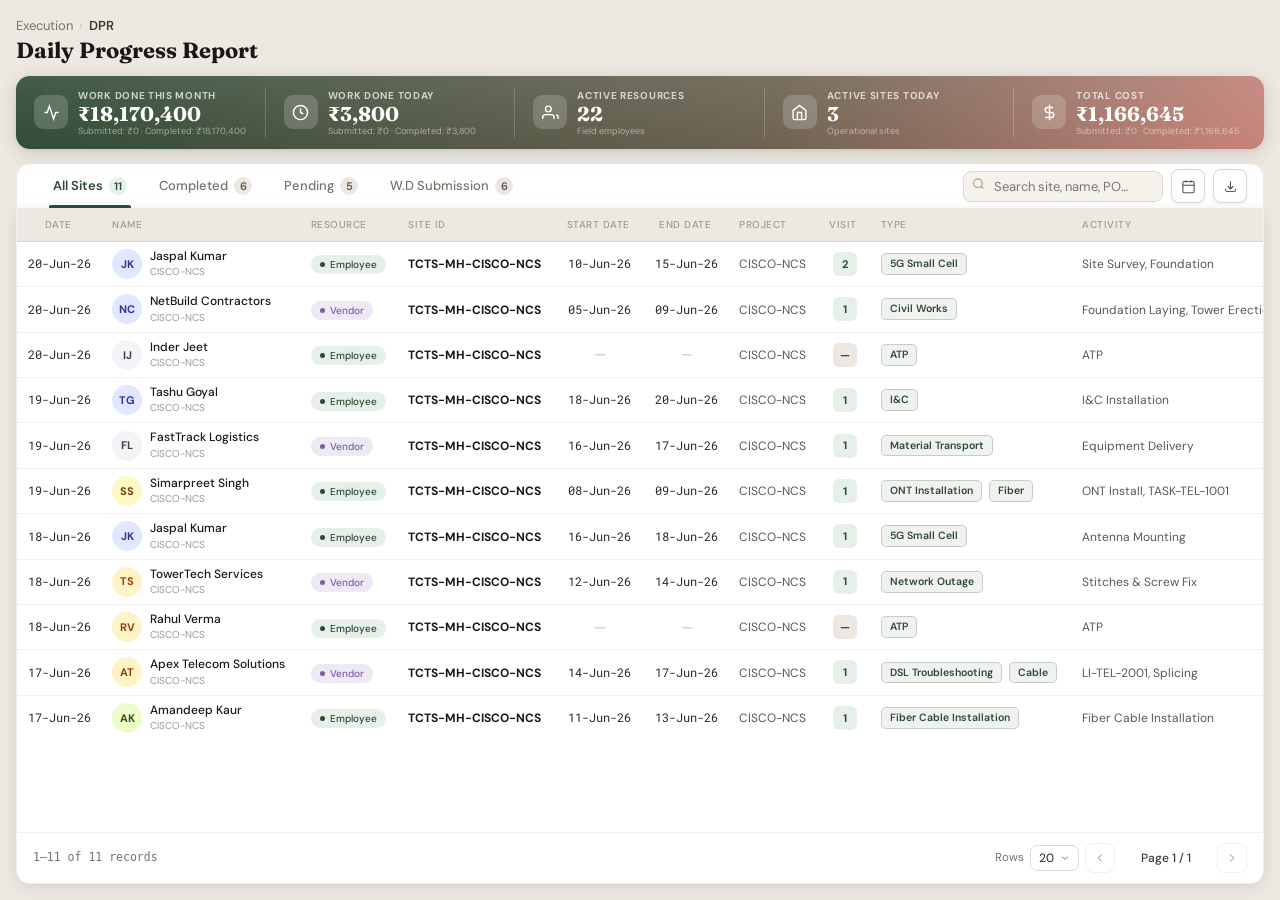
==== dpr-standalone.html @ f81fbb0a "Add DPR tab to Work Done page (before All Sites)" ====
<!DOCTYPE html>
<html lang="en">
<head>
<meta charset="UTF-8">
<meta name="viewport" content="width=device-width, initial-scale=1.0">
<title>DPR — Daily Progress Report | ONAQT</title>
<link rel="preconnect" href="https://fonts.googleapis.com">
<link rel="preconnect" href="https://fonts.gstatic.com" crossorigin>
<link href="https://fonts.googleapis.com/css2?family=DM+Sans:ital,opsz,wght@0,9..40,300;0,9..40,400;0,9..40,500;0,9..40,600;0,9..40,700;1,9..40,400&family=Roboto+Mono:wght@300;400;500&family=Fraunces:ital,opsz,wght@0,9..144,300;0,9..144,600;0,9..144,700;1,9..144,400&display=swap" rel="stylesheet">
<style>
* { margin:0; padding:0; box-sizing:border-box; font-family:'DM Sans',-apple-system,BlinkMacSystemFont,sans-serif; font-size:13px; }
h1,h2,h3 { font-family:'Fraunces',serif; }
:root {
    --primary:#2D4A35; --primary-dark:#1e3326; --primary-light:#e6f0e8;
    --cta:#C8837A;
    --success:#4a7c59; --success-light:#eaf2ec;
    --warning:#b8893a; --warning-light:#fdf4e7;
    --danger:#b85c52; --danger-light:#faeeed;
    --info:#5a7fa8; --info-light:#eef3f9;
    --white:#ffffff; --bg:#EDE9E2;
    --gray-50:#F5F2EC; --gray-100:#ECE8E1; --gray-200:#DDD9D0;
    --gray-300:#C5C0B5; --gray-400:#A09890; --gray-500:#7A7268;
    --gray-600:#5C5650; --gray-700:#3E3A35; --gray-800:#2A2722; --gray-900:#1A1714;
    --shadow-sm:0 1px 3px rgba(45,40,32,0.06);
    --shadow-md:0 4px 16px rgba(45,40,32,0.08),0 1px 4px rgba(45,40,32,0.04);
    --transition:all 0.25s cubic-bezier(0.4,0,0.2,1);
}
body { background:var(--bg); color:var(--gray-900); font-size:13px; line-height:1.5; -webkit-font-smoothing:antialiased; min-height:100vh; }
.page-wrapper { display:flex; flex-direction:column; height:100vh; overflow:hidden; padding:16px; gap:0; box-sizing:border-box; }

/* PAGE HEADER */
.page-header { display:flex; align-items:center; justify-content:space-between; padding:0 0 14px 0; flex-shrink:0; }
.page-header-left { display:flex; flex-direction:column; gap:2px; }
.breadcrumb { display:flex; align-items:center; gap:6px; font-size:12px; color:var(--gray-500); }
.breadcrumb-sep { color:var(--gray-300); }
.breadcrumb-current { color:var(--gray-700); font-weight:600; }
.page-title { font-family:'Fraunces',serif; font-size:22px; font-weight:700; color:var(--gray-900); line-height:1.1; }

/* STATS BANNER */
.stats-banner { display:flex; align-items:stretch; background:linear-gradient(120deg,var(--primary) 0%,color-mix(in srgb,var(--primary) 60%,var(--cta)) 60%,var(--cta) 100%); border-radius:14px; box-shadow:0 4px 20px rgba(0,0,0,0.14),0 1px 4px rgba(0,0,0,0.06); overflow:hidden; margin-bottom:14px; position:relative; flex-shrink:0; }
.stats-banner::before { content:''; position:absolute; inset:0; background:linear-gradient(180deg,rgba(255,255,255,0.10) 0%,transparent 100%); pointer-events:none; }
.stats-banner-item { flex:1; display:flex; align-items:center; gap:10px; padding:12px 18px; position:relative; transition:var(--transition); }
.stats-banner-item:not(:last-child)::after { content:''; position:absolute; right:0; top:15%; bottom:15%; width:1px; background:rgba(255,255,255,0.2); }
.stats-banner-item:hover { background:rgba(255,255,255,0.1); }
.stats-banner-icon { width:34px; height:34px; border-radius:9px; display:flex; align-items:center; justify-content:center; flex-shrink:0; background:rgba(255,255,255,0.18); color:#fff; }
.stats-banner-icon svg { width:17px; height:17px; }
.stats-banner-content { display:flex; flex-direction:column; gap:1px; }
.stats-banner-label { font-size:10px; font-weight:700; text-transform:uppercase; letter-spacing:0.7px; color:rgba(255,255,255,0.72); }
.stats-banner-value { font-size:20px; font-weight:700; font-family:'Fraunces',serif; color:#fff; line-height:1; }
.stats-banner-sub { font-size:9px; color:rgba(255,255,255,0.5); line-height:1.4; }

/* TAB BAR */
.tab-bar { display:flex; align-items:center; justify-content:space-between; padding:0 16px 0 20px; background:var(--white); border-radius:14px 14px 0 0; border:1px solid var(--gray-100); border-bottom:none; flex-shrink:0; gap:8px; }
.tab-list { display:flex; align-items:center; gap:0; flex-shrink:0; }
.tab-item { position:relative; padding:12px 16px; font-size:13px; font-weight:500; color:var(--gray-500); cursor:pointer; transition:var(--transition); white-space:nowrap; display:flex; align-items:center; gap:6px; }
.tab-item:hover { color:var(--gray-800); }
.tab-item.active { color:var(--primary); font-weight:600; }
.tab-item.active::after { content:''; position:absolute; bottom:0; left:12px; right:12px; height:2.5px; background:var(--primary); border-radius:2px 2px 0 0; }
.tab-badge { display:inline-flex; align-items:center; justify-content:center; min-width:18px; height:18px; padding:0 5px; background:var(--gray-100); color:var(--gray-600); border-radius:9px; font-size:11px; font-weight:600; }
.tab-item.active .tab-badge { background:var(--primary-light); color:var(--primary); }
.tab-actions { display:flex; align-items:center; gap:8px; flex-shrink:0; }

/* SEARCH */
.wd-search-wrap { position:relative; }
.wd-search-input { width:200px; padding:6px 10px 6px 30px; background:var(--gray-50); border:1px solid var(--gray-200); border-radius:8px; color:var(--gray-800); outline:none; transition:var(--transition); }
.wd-search-input:focus { border-color:var(--primary); background:var(--white); box-shadow:0 0 0 3px var(--primary-light); }
.wd-search-icon { position:absolute; left:9px; top:50%; transform:translateY(-50%); color:var(--gray-400); pointer-events:none; }
.wd-search-icon svg { width:13px; height:13px; }

/* ICON BTNS */
.cb-icon-btn { width:34px; height:34px; padding:0; display:inline-flex; align-items:center; justify-content:center; background:var(--white); border:1.5px solid var(--gray-200); border-radius:8px; color:var(--gray-600); cursor:pointer; transition:var(--transition); flex-shrink:0; box-shadow:var(--shadow-sm); }
.cb-icon-btn svg { width:15px; height:15px; stroke-width:1.8; stroke:currentColor; fill:none; }
.cb-icon-btn:hover { border-color:var(--primary); color:var(--primary); background:var(--primary-light); }

/* TABLE CARD */
.table-card { background:var(--white); border-radius:0 0 14px 14px; box-shadow:0 4px 20px rgba(0,0,0,0.08),0 1px 4px rgba(0,0,0,0.04); border:1px solid rgba(0,0,0,0.06); border-top:none; flex:1; display:flex; flex-direction:column; min-height:0; overflow:hidden; }

/* NATIVE TABLE */
.tbl-scroll { flex:1; min-height:0; overflow:auto; }
.tbl-scroll::-webkit-scrollbar { width:9px; height:9px; }
.tbl-scroll::-webkit-scrollbar-thumb { background:var(--gray-300); border-radius:5px; }
.tbl-scroll::-webkit-scrollbar-track { background:transparent; }
table.wcc-table { width:100%; border-collapse:separate; border-spacing:0; min-width:2200px; }
table.wcc-table thead th { position:sticky; top:0; z-index:5; background:var(--bg); padding:9px 10px; text-align:left; font-size:10px; font-weight:500; color:var(--gray-400); text-transform:uppercase; letter-spacing:0.05em; white-space:nowrap; cursor:pointer; user-select:none; border-bottom:1px solid rgba(45,40,32,.10); transition:color .12s; }
table.wcc-table thead th:hover { color:var(--gray-700); }
table.wcc-table thead th.sorted { color:var(--primary); }
table.wcc-table thead th.th-right { text-align:right; }
table.wcc-table thead th.th-center { text-align:center; }
.th-arrow { display:inline-block; width:0; opacity:0; margin-left:3px; font-size:9px; transition:opacity .12s; }
table.wcc-table thead th.sorted .th-arrow { width:auto; opacity:1; }
table.wcc-table tbody td { padding:7px 10px; vertical-align:middle; white-space:nowrap; border-bottom:1px solid rgba(45,40,32,.06); }
table.wcc-table tbody td.td-right { text-align:right; }
table.wcc-table tbody td.td-center { text-align:center; }
table.wcc-table tbody tr { transition:background .1s; cursor:default; }
table.wcc-table tbody tr:hover td { background:var(--gray-50); }
table.wcc-table tbody tr:last-child td { border-bottom:none; }
.tbl-empty { padding:48px; text-align:center; color:var(--gray-400); font-size:13px; }

/* TABLE FOOTER */
.tbl-footer { display:flex; align-items:center; justify-content:space-between; padding:10px 16px; border-top:1px solid rgba(45,40,32,.08); background:var(--white); flex-shrink:0; gap:12px; }
.tbl-count { font-size:11.5px; color:var(--gray-500); font-family:'DM Mono',monospace; }
.tbl-pager { display:flex; align-items:center; gap:6px; }
.tbl-pg-btn { width:30px; height:30px; display:inline-flex; align-items:center; justify-content:center; border:1.5px solid var(--gray-200); background:var(--white); border-radius:8px; color:var(--gray-600); cursor:pointer; transition:var(--transition); }
.tbl-pg-btn svg { width:14px; height:14px; stroke:currentColor; fill:none; stroke-width:2; }
.tbl-pg-btn:hover:not(:disabled) { border-color:var(--primary); color:var(--primary); background:var(--primary-light); }
.tbl-pg-btn:disabled { opacity:.4; cursor:not-allowed; }
.tbl-pg-info { font-size:12px; color:var(--gray-700); font-weight:500; min-width:90px; text-align:center; }
.tbl-pg-size { display:flex; align-items:center; gap:6px; font-size:11.5px; color:var(--gray-500); }
.tbl-pg-size select { padding:4px 24px 4px 8px; border:1.5px solid var(--gray-200); border-radius:7px; background:var(--white); color:var(--gray-800); font-size:12px; cursor:pointer; outline:none; appearance:none; -webkit-appearance:none; background-image:url("data:image/svg+xml,%3Csvg xmlns='http://www.w3.org/2000/svg' width='12' height='12' viewBox='0 0 24 24' fill='none' stroke='%237A7268' stroke-width='2'%3E%3Cpolyline points='6 9 12 15 18 9'/%3E%3C/svg%3E"); background-repeat:no-repeat; background-position:right 7px center; }

/* CELL STYLES */
.rp-num { font-family:'Roboto Mono','Courier New',monospace; font-size:12px; font-weight:400; color:var(--gray-800); }
.rp-num .rs { font-family:'DM Sans',sans-serif; font-size:13px; font-weight:400; }
.rp-num.muted { color:var(--gray-400); }
.rp-num.green { color:var(--success); font-weight:600; }
.rp-num.total { color:var(--primary); font-weight:700; }
.null-dash { color:var(--gray-300); font-size:14px; }

/* Name cell — PvA style */
.rp-emp-cell { display:flex; align-items:center; gap:8px; overflow:hidden; min-width:0; }
.rp-avatar { width:30px; height:30px; border-radius:50%; display:inline-flex; align-items:center; justify-content:center; font-size:11px; font-weight:700; flex-shrink:0; color:#fff; }
.rp-emp-info { min-width:0; display:flex; flex-direction:column; }
.rp-emp-name { font-weight:500; font-size:12px; color:var(--gray-900); white-space:nowrap; overflow:hidden; text-overflow:ellipsis; line-height:1.2; }
.rp-emp-role { font-size:10px; color:var(--gray-400); margin-top:1px; white-space:nowrap; overflow:hidden; text-overflow:ellipsis; }

/* Resource pill */
.res-pill { display:inline-flex; align-items:center; gap:5px; padding:2px 9px; border-radius:99px; font-size:10px; font-weight:500; white-space:nowrap; }
.res-pill::before { content:''; width:5px; height:5px; border-radius:50%; flex-shrink:0; }
.res-emp { background:var(--primary-light); color:var(--primary); }
.res-emp::before { background:var(--primary); }
.res-vnd { background:#ede9f5; color:#7B5EA7; }
.res-vnd::before { background:#7B5EA7; }

/* Site ID */
.rp-site-bold { font-weight:700; font-size:12px; color:var(--gray-900); white-space:nowrap; }

/* Mono PO tag */
.rp-mono-tag { display:inline-block; font-size:10px; padding:2px 7px; border-radius:4px; background:var(--primary-light); color:var(--primary); font-family:'DM Mono',monospace; font-weight:500; white-space:nowrap; }

/* Type chip */
.dpr-chip { display:inline-flex; align-items:center; padding:2px 8px; background:color-mix(in srgb,var(--primary) 7%,transparent); color:var(--primary); border:1px solid color-mix(in srgb,var(--primary) 22%,transparent); border-radius:5px; font-size:10.5px; font-weight:600; white-space:nowrap; }
.dpr-chip + .dpr-chip { margin-left:4px; }
.dpr-activity-text { font-size:12px; color:var(--gray-600); }

/* Status badge */
.rp-badge { display:inline-flex; align-items:center; gap:4px; padding:3px 9px; border-radius:99px; font-size:10px; font-weight:500; white-space:nowrap; }
.rp-badge::before { content:''; width:5px; height:5px; border-radius:50%; }
.s-OPEN { background:var(--warning-light); color:var(--warning); } .s-OPEN::before { background:var(--warning); }
.s-WIP { background:var(--info-light); color:var(--info); } .s-WIP::before { background:var(--info); }
.s-COMPLETED { background:var(--success-light); color:var(--success); } .s-COMPLETED::before { background:var(--success); }

/* Visit badge */
.visit-badge { display:inline-flex; width:24px; height:24px; align-items:center; justify-content:center; border-radius:6px; background:var(--gray-100); color:var(--gray-700); font-size:11px; font-weight:700; }
.visit-badge.has { background:var(--primary-light); color:var(--primary); }
</style>
</head>
<body>
<div class="page-wrapper">

    <!-- PAGE HEADER -->
    <div class="page-header">
        <div class="page-header-left">
            <div class="breadcrumb">
                <span>Execution</span>
                <span class="breadcrumb-sep">›</span>
                <span class="breadcrumb-current">DPR</span>
            </div>
            <div class="page-title">Daily Progress Report</div>
        </div>
    </div>

    <!-- STATS BANNER -->
    <div class="stats-banner">
        <div class="stats-banner-item">
            <div class="stats-banner-icon"><svg fill="none" stroke="currentColor" stroke-width="2" viewBox="0 0 24 24"><polyline points="22 12 18 12 15 21 9 3 6 12 2 12"/></svg></div>
            <div class="stats-banner-content">
                <div class="stats-banner-label">Work Done This Month</div>
                <div class="stats-banner-value">₹18,170,400</div>
                <div class="stats-banner-sub">Submitted: ₹0 · Completed: ₹18,170,400</div>
            </div>
        </div>
        <div class="stats-banner-item">
            <div class="stats-banner-icon"><svg fill="none" stroke="currentColor" stroke-width="2" viewBox="0 0 24 24"><circle cx="12" cy="12" r="10"/><polyline points="12 6 12 12 16 14"/></svg></div>
            <div class="stats-banner-content">
                <div class="stats-banner-label">Work Done Today</div>
                <div class="stats-banner-value">₹3,800</div>
                <div class="stats-banner-sub">Submitted: ₹0 · Completed: ₹3,800</div>
            </div>
        </div>
        <div class="stats-banner-item">
            <div class="stats-banner-icon"><svg fill="none" stroke="currentColor" stroke-width="2" viewBox="0 0 24 24"><path d="M17 21v-2a4 4 0 0 0-4-4H5a4 4 0 0 0-4 4v2"/><circle cx="9" cy="7" r="4"/><path d="M23 21v-2a4 4 0 0 0-3-3.87"/></svg></div>
            <div class="stats-banner-content">
                <div class="stats-banner-label">Active Resources</div>
                <div class="stats-banner-value">22</div>
                <div class="stats-banner-sub">Field employees</div>
            </div>
        </div>
        <div class="stats-banner-item">
            <div class="stats-banner-icon"><svg fill="none" stroke="currentColor" stroke-width="2" viewBox="0 0 24 24"><path d="M3 9l9-7 9 7v11a2 2 0 0 1-2 2H5a2 2 0 0 1-2-2z"/><polyline points="9 22 9 12 15 12 15 22"/></svg></div>
            <div class="stats-banner-content">
                <div class="stats-banner-label">Active Sites Today</div>
                <div class="stats-banner-value">3</div>
                <div class="stats-banner-sub">Operational sites</div>
            </div>
        </div>
        <div class="stats-banner-item">
            <div class="stats-banner-icon"><svg fill="none" stroke="currentColor" stroke-width="2" viewBox="0 0 24 24"><line x1="12" y1="1" x2="12" y2="23"/><path d="M17 5H9.5a3.5 3.5 0 0 0 0 7h5a3.5 3.5 0 0 1 0 7H6"/></svg></div>
            <div class="stats-banner-content">
                <div class="stats-banner-label">Total Cost</div>
                <div class="stats-banner-value">₹1,166,645</div>
                <div class="stats-banner-sub">Submitted: ₹0 · Completed: ₹1,166,645</div>
            </div>
        </div>
    </div>

    <!-- TAB BAR -->
    <div class="tab-bar">
        <div class="tab-list">
            <div class="tab-item active" data-tab="all"        onclick="dprTab('all')">All Sites <span class="tab-badge" id="bdgAll">0</span></div>
            <div class="tab-item"        data-tab="completed"  onclick="dprTab('completed')">Completed <span class="tab-badge" id="bdgComp">0</span></div>
            <div class="tab-item"        data-tab="pending"    onclick="dprTab('pending')">Pending <span class="tab-badge" id="bdgPend">0</span></div>
            <div class="tab-item"        data-tab="submission" onclick="dprTab('submission')">W.D Submission <span class="tab-badge" id="bdgSub">0</span></div>
        </div>
        <div class="tab-actions">
            <div class="wd-search-wrap">
                <span class="wd-search-icon"><svg fill="none" stroke="currentColor" stroke-width="2" viewBox="0 0 24 24"><circle cx="11" cy="11" r="8"/><line x1="21" y1="21" x2="16.65" y2="16.65"/></svg></span>
                <input class="wd-search-input" id="dprSearch" type="text" placeholder="Search site, name, PO…" oninput="dprRender()">
            </div>
            <button class="cb-icon-btn" title="Select Date"><svg viewBox="0 0 24 24"><rect x="3" y="4" width="18" height="18" rx="2"/><line x1="16" y1="2" x2="16" y2="6"/><line x1="8" y1="2" x2="8" y2="6"/><line x1="3" y1="10" x2="21" y2="10"/></svg></button>
            <button class="cb-icon-btn" title="Export" onclick="dprExport()"><svg viewBox="0 0 24 24"><path stroke-linecap="round" stroke-linejoin="round" d="M4 16v1a3 3 0 003 3h10a3 3 0 003-3v-1m-4-4l-4 4m0 0l-4-4m4 4V4"/></svg></button>
        </div>
    </div>

    <!-- TABLE CARD -->
    <div class="table-card">
        <div class="tbl-scroll">
            <table class="wcc-table">
                <thead id="dprHead"></thead>
                <tbody id="dprBody"></tbody>
            </table>
        </div>
        <div class="tbl-footer" id="dprFooter"></div>
    </div>

</div>
<script>
const DPR_DATA = [
  { date:'2026-06-20', name:'Jaspal Kumar', name_type:'employee', site_id:'TCTS-MH-CISCO-NCS', start_date:'2026-06-10', end_date:'2026-06-15', project:'CISCO-NCS', visit_no:2, types:['5G Small Cell'], activities:['Site Survey','Foundation'], po_no:'81033534', status:'COMPLETED', w_d:3800, w_d_submitted:2000, vendor_cost:null, claims:650, salary:3064.06, transport:null, material:null, misc:0, total_cost:3714.06 },
  { date:'2026-06-20', name:'NetBuild Contractors', name_type:'vendor', vendor_type:'service', site_id:'TCTS-MH-CISCO-NCS', start_date:'2026-06-05', end_date:'2026-06-09', project:'CISCO-NCS', visit_no:1, types:['Civil Works'], activities:['Foundation Laying','Tower Erection'], po_no:'81033534', status:'COMPLETED', w_d:4200, w_d_submitted:2200, vendor_cost:42000, claims:null, salary:null, transport:null, material:null, misc:500, total_cost:42500 },
  { date:'2026-06-20', name:'Inder Jeet', name_type:'employee', site_id:'TCTS-MH-CISCO-NCS', start_date:null, end_date:null, project:'CISCO-NCS', visit_no:0, types:['ATP'], activities:['ATP'], po_no:'81033534', status:'OPEN', w_d:0, w_d_submitted:0, vendor_cost:null, claims:0, salary:14200, transport:null, material:null, misc:0, total_cost:14200 },
  { date:'2026-06-19', name:'Tashu Goyal', name_type:'employee', site_id:'TCTS-MH-CISCO-NCS', start_date:'2026-06-18', end_date:'2026-06-20', project:'CISCO-NCS', visit_no:1, types:['I&C'], activities:['I&C Installation'], po_no:'71001602', status:'WIP', w_d:0, w_d_submitted:0, vendor_cost:null, claims:0, salary:1321.5, transport:null, material:null, misc:0, total_cost:1321.5 },
  { date:'2026-06-19', name:'FastTrack Logistics', name_type:'vendor', vendor_type:'transporter', site_id:'TCTS-MH-CISCO-NCS', start_date:'2026-06-16', end_date:'2026-06-17', project:'CISCO-NCS', visit_no:1, types:['Material Transport'], activities:['Equipment Delivery'], po_no:'71001671', status:'COMPLETED', w_d:8500, w_d_submitted:8500, vendor_cost:null, claims:null, salary:null, transport:8500, material:null, misc:0, total_cost:8500 },
  { date:'2026-06-19', name:'Simarpreet Singh', name_type:'employee', site_id:'TCTS-MH-CISCO-NCS', start_date:'2026-06-08', end_date:'2026-06-09', project:'CISCO-NCS', visit_no:1, types:['ONT Installation','Fiber'], activities:['ONT Install','TASK-TEL-1001'], po_no:'81033534', status:'COMPLETED', w_d:2500, w_d_submitted:2500, vendor_cost:null, claims:320, salary:1228.77, transport:null, material:850, misc:150, total_cost:1548.77 },
  { date:'2026-06-18', name:'Jaspal Kumar', name_type:'employee', site_id:'TCTS-MH-CISCO-NCS', start_date:'2026-06-16', end_date:'2026-06-18', project:'CISCO-NCS', visit_no:1, types:['5G Small Cell'], activities:['Antenna Mounting'], po_no:'81033534', status:'WIP', w_d:0, w_d_submitted:0, vendor_cost:null, claims:480, salary:1228.77, transport:null, material:3200, misc:0, total_cost:4908.77 },
  { date:'2026-06-18', name:'TowerTech Services', name_type:'vendor', vendor_type:'service', site_id:'TCTS-MH-CISCO-NCS', start_date:'2026-06-12', end_date:'2026-06-14', project:'CISCO-NCS', visit_no:1, types:['Network Outage'], activities:['Stitches & Screw Fix'], po_no:'81033534', status:'WIP', w_d:0, w_d_submitted:0, vendor_cost:25000, claims:null, salary:null, transport:null, material:null, misc:200, total_cost:25200 },
  { date:'2026-06-18', name:'Rahul Verma', name_type:'employee', site_id:'TCTS-MH-CISCO-NCS', start_date:null, end_date:null, project:'CISCO-NCS', visit_no:0, types:['ATP'], activities:['ATP'], po_no:'81033534', status:'OPEN', w_d:0, w_d_submitted:0, vendor_cost:null, claims:0, salary:13500, transport:null, material:null, misc:0, total_cost:13500 },
  { date:'2026-06-17', name:'Apex Telecom Solutions', name_type:'vendor', vendor_type:'service', site_id:'TCTS-MH-CISCO-NCS', start_date:'2026-06-14', end_date:'2026-06-17', project:'CISCO-NCS', visit_no:1, types:['DSL Troubleshooting','Cable'], activities:['LI-TEL-2001','Splicing'], po_no:'81033534', status:'COMPLETED', w_d:47000, w_d_submitted:47000, vendor_cost:47000, claims:null, salary:null, transport:null, material:2100, misc:300, total_cost:49400 },
  { date:'2026-06-17', name:'Amandeep Kaur', name_type:'employee', site_id:'TCTS-MH-CISCO-NCS', start_date:'2026-06-11', end_date:'2026-06-13', project:'CISCO-NCS', visit_no:1, types:['Fiber Cable Installation'], activities:['Fiber Cable Installation'], po_no:'81033534', status:'COMPLETED', w_d:1800, w_d_submitted:1800, vendor_cost:null, claims:0, salary:1400, transport:null, material:null, misc:0, total_cost:1400 },
];

/* ── HELPERS ── */
const MON_S = ['Jan','Feb','Mar','Apr','May','Jun','Jul','Aug','Sep','Oct','Nov','Dec'];
function fmtDate(s){ if(!s) return null; const p=s.split('-'); return `${p[2]}-${MON_S[parseInt(p[1])-1]}-${p[0].slice(2)}`; }
function fmtAmt(v,cls=''){ const n=Number(v||0); const c=n===0?'rp-num muted':'rp-num'+(cls?' '+cls:''); return `<span class="${c}"><span class="rs">₹</span>${n.toLocaleString('en-IN')}</span>`; }
function nullAmt(v,cls=''){ return v!=null ? fmtAmt(v,cls) : '<span class="null-dash">—</span>'; }
function dv(v){ return (v===null||v===undefined||v==='') ? null : v; }

const AVATAR_COLORS = [
    ['#DBEAFE','#1E40AF'],['#EDE9FE','#5B21B6'],['#D1FAE5','#065F46'],
    ['#FEF3C7','#92400E'],['#FCE7F3','#9D174D'],['#CFFAFE','#155E75'],
    ['#ECFCCB','#365314'],['#E0E7FF','#3730A3'],['#FEE2E2','#991B1B'],
    ['#CCFBF1','#134E4A'],['#F3F4F6','#374151'],['#FEF9C3','#713F12'],
];
function avatarColor(name){ let h=0; for(let i=0;i<(name||'').length;i++) h=(h*31+name.charCodeAt(i))%AVATAR_COLORS.length; return AVATAR_COLORS[h]; }
function initials(name){ return name.split(' ').slice(0,2).map(w=>w[0]).join('').toUpperCase(); }

/* ── COLUMN DEFINITIONS ── */
const COLS = [
    { key:'date',          label:'Date',          align:'center', cell:c_date,     sortV:r=>r.date||'' },
    { key:'name',          label:'Name',          align:'left',   cell:c_name },
    { key:'resource',      label:'Resource',      align:'left',   cell:c_resource },
    { key:'site_id',       label:'Site ID',       align:'left',   cell:c_site },
    { key:'start_date',    label:'Start Date',    align:'center', cell:c_sdate,    sortV:r=>r.start_date||'' },
    { key:'end_date',      label:'End Date',      align:'center', cell:c_edate,    sortV:r=>r.end_date||'' },
    { key:'project',       label:'Project',       align:'left',   cell:c_project },
    { key:'visit_no',      label:'Visit',         align:'center', cell:c_visit,    sortV:r=>r.visit_no },
    { key:'types',         label:'Type',          align:'left',   cell:c_types },
    { key:'activities',    label:'Activity',      align:'left',   cell:c_activity },
    { key:'po_no',         label:'PO No.',        align:'left',   cell:c_po },
    { key:'status',        label:'Status',        align:'left',   cell:c_status },
    { key:'w_d',           label:'W.D',           align:'right',  cell:r=>fmtAmt(r.w_d), sortV:r=>r.w_d||0 },
    { key:'w_d_submitted', label:'W.D Submitted', align:'right',  cell:r=>fmtAmt(r.w_d_submitted,'green'), sortV:r=>r.w_d_submitted||0 },
    { key:'vendor_cost',   label:'Vendor Cost',   align:'right',  cell:r=>nullAmt(r.vendor_cost), sortV:r=>r.vendor_cost??-1 },
    { key:'claims',        label:'Claims',        align:'right',  cell:r=>nullAmt(r.claims), sortV:r=>r.claims??-1 },
    { key:'salary',        label:'Salary',        align:'right',  cell:r=>nullAmt(r.salary), sortV:r=>r.salary??-1 },
    { key:'transport',     label:'Transport',     align:'right',  cell:r=>nullAmt(r.transport), sortV:r=>r.transport??-1 },
    { key:'material',      label:'Material',      align:'right',  cell:r=>nullAmt(r.material), sortV:r=>r.material??-1 },
    { key:'misc',          label:'Misc',          align:'right',  cell:r=>fmtAmt(r.misc), sortV:r=>r.misc||0 },
    { key:'total_cost',    label:'Total Cost',    align:'right',  cell:r=>fmtAmt(r.total_cost,'total'), sortV:r=>r.total_cost||0 },
];

/* ── CELL BUILDERS ── */
function c_date(r){ const v=fmtDate(r.date); return v?`<span class="rp-num">${v}</span>`:'<span class="null-dash">—</span>'; }
function c_sdate(r){ const v=fmtDate(r.start_date); return v?`<span class="rp-num">${v}</span>`:'<span class="null-dash">—</span>'; }
function c_edate(r){ const v=fmtDate(r.end_date); return v?`<span class="rp-num">${v}</span>`:'<span class="null-dash">—</span>'; }
function c_name(r){
    const col=avatarColor(r.name); const ini=initials(r.name);
    return `<div class="rp-emp-cell"><div class="rp-avatar" style="background:${col[0]};color:${col[1]};">${ini}</div><div class="rp-emp-info"><span class="rp-emp-name">${r.name}</span><span class="rp-emp-role">${r.project||''}</span></div></div>`;
}
function c_resource(r){ return r.name_type==='employee' ? '<span class="res-pill res-emp">Employee</span>' : '<span class="res-pill res-vnd">Vendor</span>'; }
function c_site(r){ return `<span class="rp-site-bold">${r.site_id||'—'}</span>`; }
function c_project(r){ return dv(r.project)?`<span style="font-size:12px;color:var(--gray-600);">${r.project}</span>`:'<span class="null-dash">—</span>'; }
function c_visit(r){ return r.visit_no>0?`<span class="visit-badge has">${r.visit_no}</span>`:'<span class="visit-badge">—</span>'; }
function c_types(r){ const a=r.types||[]; return a.length?a.map(t=>`<span class="dpr-chip">${t}</span>`).join(' '):'<span class="null-dash">—</span>'; }
function c_activity(r){ const a=r.activities||[]; return a.length?`<span class="dpr-activity-text">${a.join(', ')}</span>`:'<span class="null-dash">—</span>'; }
function c_po(r){ return dv(r.po_no)?`<span class="rp-mono-tag">${r.po_no}</span>`:'<span class="null-dash">—</span>'; }
function c_status(r){ const v=r.status||'OPEN'; const L={OPEN:'Open',WIP:'WIP',COMPLETED:'Completed'}; return `<span class="rp-badge s-${v}">${L[v]||v}</span>`; }

/* ── STATE ── */
let curTab = 'all';
let sortState = { key:null, dir:1 };
let pageSize = 20;
let pageNum = 1;

/* ── FILTER ── */
function getFiltered(){
    const q = (document.getElementById('dprSearch')?.value||'').toLowerCase();
    return DPR_DATA.filter(r => {
        if (curTab==='completed' && r.status!=='COMPLETED') return false;
        if (curTab==='pending'   && r.status==='COMPLETED') return false;
        if (curTab==='submission' && !(r.w_d_submitted>0)) return false;
        if (q && !`${r.site_id} ${r.name} ${r.project||''} ${r.po_no||''} ${(r.types||[]).join(',')} ${(r.activities||[]).join(',')}`.toLowerCase().includes(q)) return false;
        return true;
    });
}

/* ── SORT ── */
function dprSort(key){
    if(sortState.key===key) sortState.dir*=-1;
    else { sortState.key=key; sortState.dir=1; }
    dprRender();
}
function sortRows(rows){
    if(!sortState.key) return rows;
    const col = COLS.find(c=>c.key===sortState.key);
    const getV = col?.sortV || (r=>r[sortState.key]);
    return [...rows].sort((a,b)=>{
        let va=getV(a), vb=getV(b);
        if(va===null||va===undefined) va=''; if(vb===null||vb===undefined) vb='';
        if(typeof va==='number'&&typeof vb==='number') return (va-vb)*sortState.dir;
        return String(va).localeCompare(String(vb))*sortState.dir;
    });
}

/* ── TAB SWITCH ── */
function dprTab(tab){
    curTab=tab;
    document.querySelectorAll('.tab-item').forEach(el=>el.classList.toggle('active',el.dataset.tab===tab));
    pageNum=1;
    dprRender();
}

/* ── RENDER ── */
function dprRender(){
    const all = DPR_DATA;
    const set = (id,v)=>{ const e=document.getElementById(id); if(e) e.textContent=v; };
    set('bdgAll',  all.length);
    set('bdgComp', all.filter(r=>r.status==='COMPLETED').length);
    set('bdgPend', all.filter(r=>r.status!=='COMPLETED').length);
    set('bdgSub',  all.filter(r=>r.w_d_submitted>0).length);

    let rows = getFiltered();
    rows = sortRows(rows);

    // header
    const head = document.getElementById('dprHead');
    if(head){
        head.innerHTML = '<tr>'+COLS.map(c=>{
            const cls=(c.align==='right'?'th-right':c.align==='center'?'th-center':'')+(sortState.key===c.key?' sorted':'');
            const arrow=sortState.key===c.key?(sortState.dir===1?'▲':'▼'):'';
            return `<th class="${cls}" onclick="dprSort('${c.key}')">${c.label}<span class="th-arrow">${arrow}</span></th>`;
        }).join('')+'</tr>';
    }

    // pagination
    const total = rows.length;
    const pages = Math.max(1, Math.ceil(total/pageSize));
    if(pageNum>pages) pageNum=pages;
    const start = (pageNum-1)*pageSize;
    const pageRows = rows.slice(start, start+pageSize);

    // body
    const body = document.getElementById('dprBody');
    if(body){
        if(!pageRows.length){
            body.innerHTML=`<tr><td colspan="${COLS.length}"><div class="tbl-empty">No DPR records found. Adjust the search or tab filter.</div></td></tr>`;
        } else {
            body.innerHTML = pageRows.map(r=>{
                const tds = COLS.map(c=>{
                    const tdCls = c.align==='right'?'td-right':c.align==='center'?'td-center':'';
                    return `<td class="${tdCls}">${c.cell(r)}</td>`;
                }).join('');
                return `<tr>${tds}</tr>`;
            }).join('');
        }
    }
    window.__dprRows = rows;

    // footer
    const footer = document.getElementById('dprFooter');
    if(footer){
        const from=total?start+1:0, to=Math.min(start+pageSize,total);
        footer.innerHTML=`
            <div class="tbl-count">${from}–${to} of ${total} records</div>
            <div class="tbl-pager">
                <div class="tbl-pg-size">Rows
                    <select onchange="dprSetPageSize(this.value)">
                        ${[10,20,50].map(n=>`<option value="${n}"${n===pageSize?' selected':''}>${n}</option>`).join('')}
                    </select>
                </div>
                <button class="tbl-pg-btn" onclick="dprPage(-1)" ${pageNum<=1?'disabled':''}>
                    <svg viewBox="0 0 24 24"><polyline points="15 18 9 12 15 6"/></svg>
                </button>
                <span class="tbl-pg-info">Page ${pageNum} / ${pages}</span>
                <button class="tbl-pg-btn" onclick="dprPage(1)" ${pageNum>=pages?'disabled':''}>
                    <svg viewBox="0 0 24 24"><polyline points="9 18 15 12 9 6"/></svg>
                </button>
            </div>`;
    }
}
function dprPage(dir){ pageNum+=dir; dprRender(); }
function dprSetPageSize(n){ pageSize=parseInt(n); pageNum=1; dprRender(); }

/* ── EXPORT ── */
function dprExport(){
    const rows = sortRows(getFiltered());
    const headers = COLS.map(c=>c.label);
    const lines = [headers.join(',')];
    rows.forEach(r=>{
        const cells = COLS.map(c=>{
            let v;
            if(c.key==='resource') v=r.name_type==='employee'?'Employee':'Vendor';
            else if(c.key==='types') v=(r.types||[]).join('; ');
            else if(c.key==='activities') v=(r.activities||[]).join('; ');
            else v=r[c.key];
            if(v===null||v===undefined) v='';
            v=String(v).replace(/"/g,'""');
            return /[",\n]/.test(v)?`"${v}"`:v;
        });
        lines.push(cells.join(','));
    });
    const blob=new Blob([lines.join('\n')],{type:'text/csv;charset=utf-8;'});
    const url=URL.createObjectURL(blob);
    const a=document.createElement('a');
    a.href=url; a.download='dpr.csv';
    document.body.appendChild(a); a.click(); document.body.removeChild(a);
    URL.revokeObjectURL(url);
}

/* ── BOOT ── */
if(document.readyState==='loading'){
    document.addEventListener('DOMContentLoaded', dprRender);
} else {
    dprRender();
}
</script>
</body>
</html>
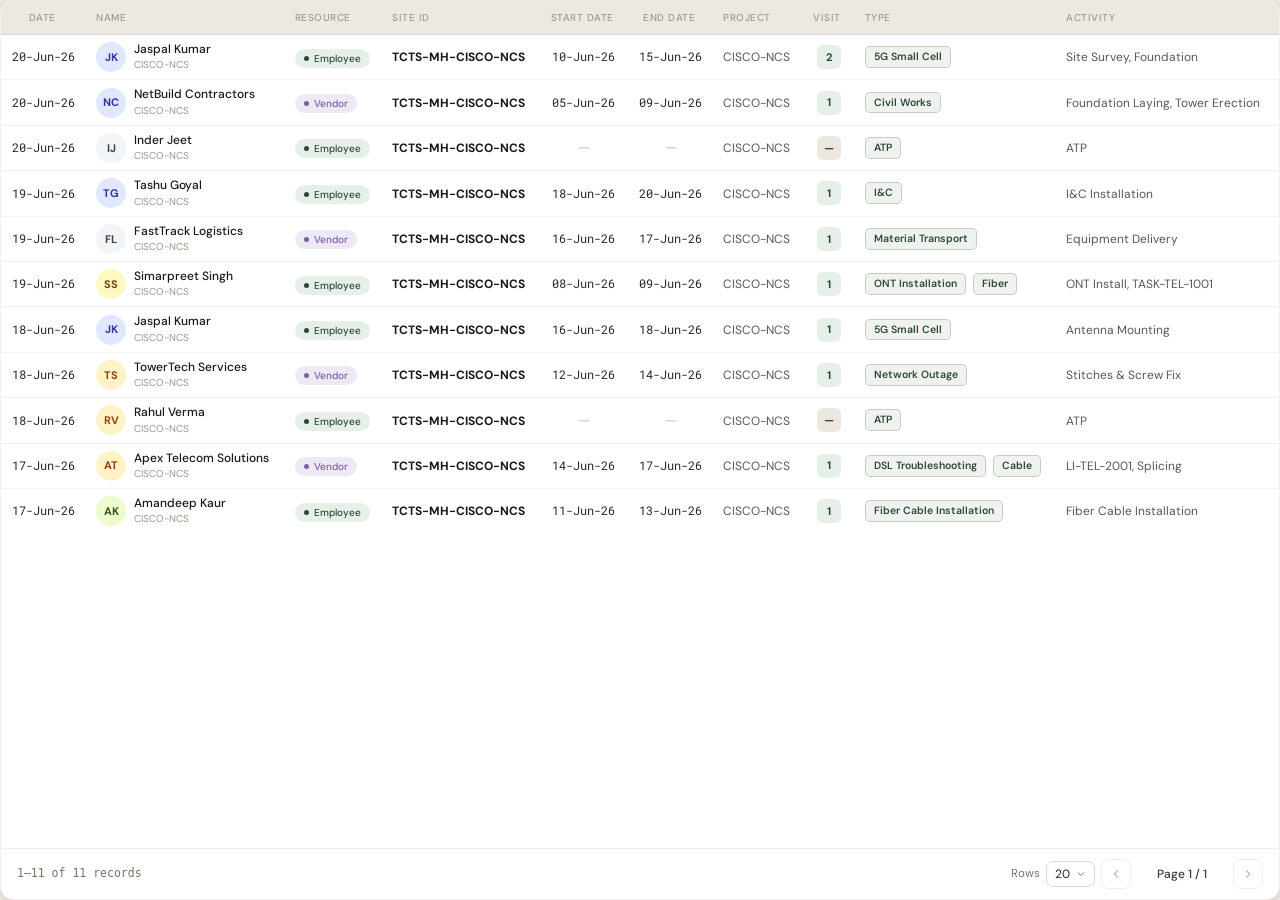
==== commit 0a2aedf3: "DPR tab: show only table under app tab bar; rename nav to 'DPR & Work Done'" ====
--- a/dpr-standalone.html
+++ b/dpr-standalone.html
@@ -152,6 +152,11 @@
 /* Visit badge */
 .visit-badge { display:inline-flex; width:24px; height:24px; align-items:center; justify-content:center; border-radius:6px; background:var(--gray-100); color:var(--gray-700); font-size:11px; font-weight:700; }
 .visit-badge.has { background:var(--primary-light); color:var(--primary); }
+
+/* ── EMBEDDED MODE (inside DPR & Work Done tab): show only the table ── */
+.page-header, .stats-banner, .tab-bar { display:none !important; }
+.page-wrapper { padding:0 !important; }
+.table-card { border-radius:14px !important; border-top:1px solid rgba(0,0,0,0.06) !important; }
 </style>
 </head>
 <body>
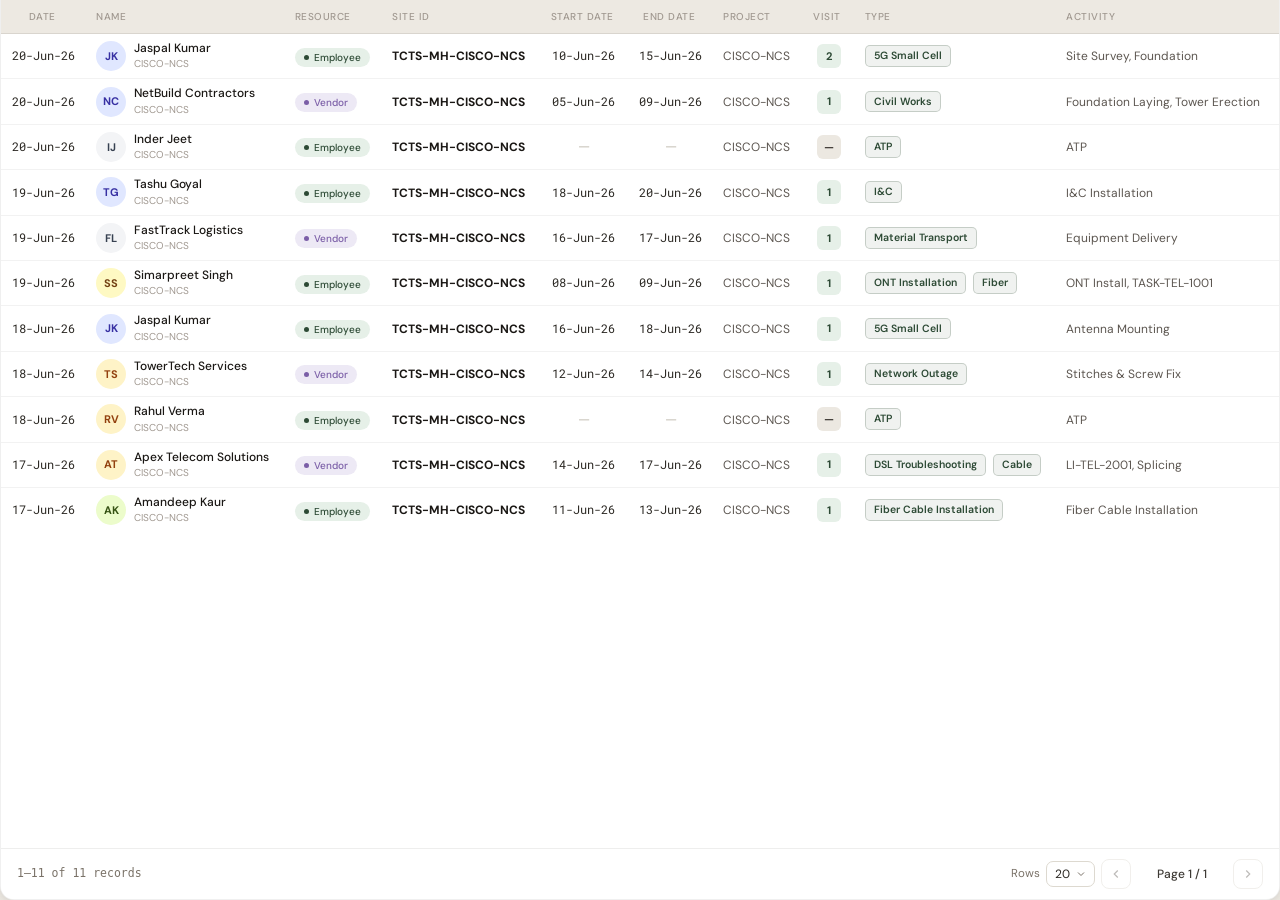
==== commit 0d7815f7: "DPR tab: restore colored stats banner; make tab bar + table one seamless card" ====
--- a/dpr-standalone.html
+++ b/dpr-standalone.html
@@ -156,7 +156,6 @@
 /* ── EMBEDDED MODE (inside DPR & Work Done tab): show only the table ── */
 .page-header, .stats-banner, .tab-bar { display:none !important; }
 .page-wrapper { padding:0 !important; }
-.table-card { border-radius:14px !important; border-top:1px solid rgba(0,0,0,0.06) !important; }
 </style>
 </head>
 <body>
